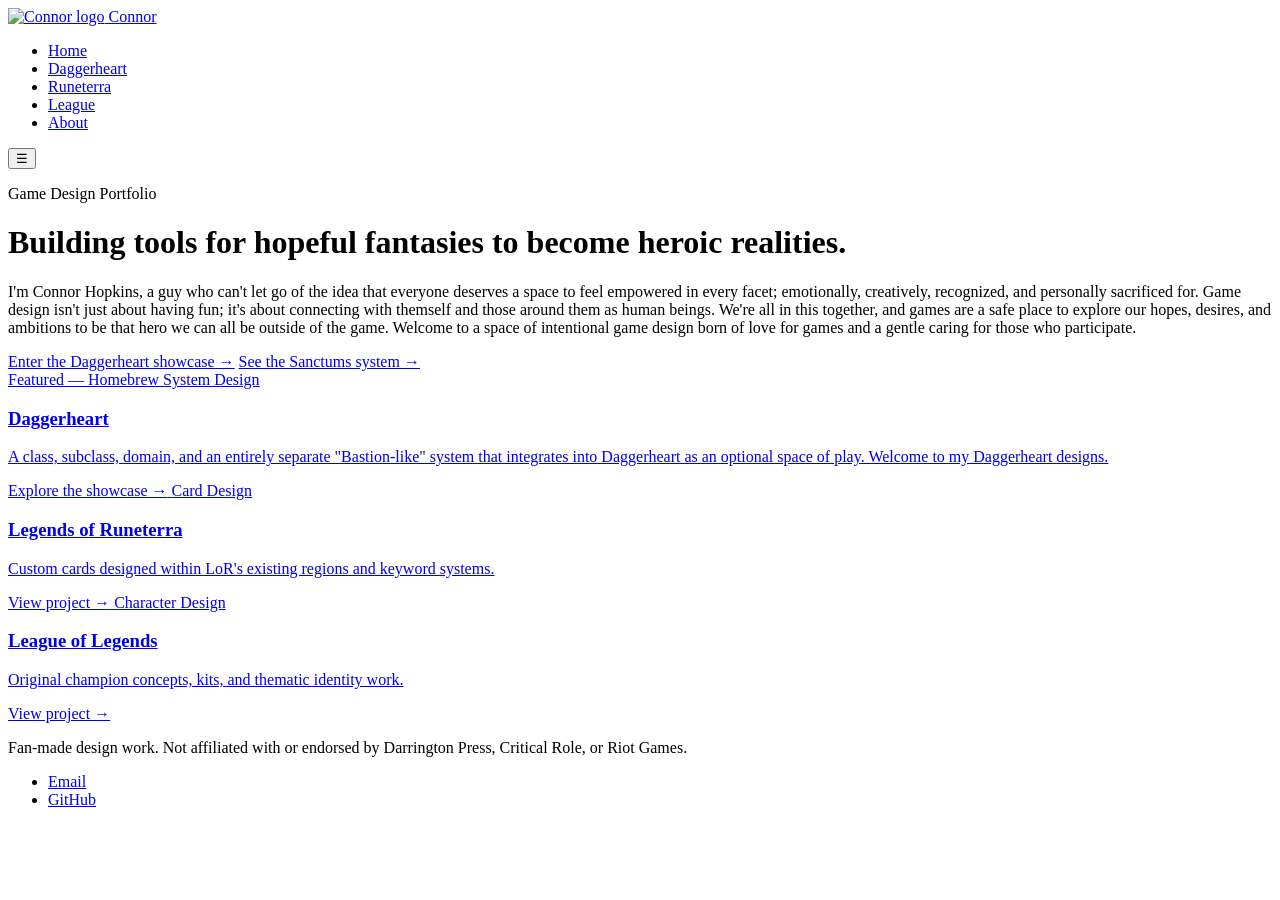
==== index.html @ f6d40802 "Moved index.html outside of the main folder." ====
<!DOCTYPE html>
<html lang="en">
<head>
<meta charset="UTF-8">
<meta name="viewport" content="width=device-width, initial-scale=1.0">
<title>Connor — Game Design Portfolio</title>
<meta name="description" content="Game design work centered on Daggerheart, including homebrew subclasses, domain cards, and the Sanctums downtime system.">
<link rel="preconnect" href="https://fonts.googleapis.com">
<link href="https://fonts.googleapis.com/css2?family=Fraunces:opsz,wght@9..144,400;9..144,500;9..144,600;9..144,700&family=Inter:wght@400;500;600;700&family=IBM+Plex+Mono:wght@400;500&display=swap" rel="stylesheet">
<link rel="stylesheet" href="css/styles.css">
<link rel="icon" type="image/svg+xml" href="favicon.svg">
</head>
<body>

<nav class="site-nav">
  <div class="wrap">
    <a href="index.html" class="brand">
      <img class="brand-mark" src="assets/logo.svg" alt="Connor logo">
      Connor
    </a>
    <ul class="nav-links">
      <li><a href="index.html" class="active">Home</a></li>
      <li><a href="daggerheart.html">Daggerheart</a></li>
      <li><a href="runeterra.html">Runeterra</a></li>
      <li><a href="leagueoflegends.html">League</a></li>
      <li><a href="about.html" class="active">About</a></li>
    </ul>
    <button class="nav-toggle" aria-label="Toggle navigation">☰</button>
  </div>
</nav>

<header class="hero wrap">
  <p class="hero-eyebrow">Game Design Portfolio</p>
  <h1>Building tools for hopeful fantasies to become heroic realities.</h1>
  <p class="lede">
    I'm Connor Hopkins, a guy who can't let go of the idea that everyone deserves a space to feel empowered in every facet; emotionally, creatively, recognized, and personally sacrificed for.
    Game design isn't just about having fun; it's about connecting with themself and those around them as human beings.
    We're all in this together, and games are a safe place to explore our hopes, desires, and ambitions to be that hero we can all be outside of the game.
    Welcome to a space of intentional game design born of love for games and a gentle caring for those who participate. 
  </p>
  <div class="hero-actions">
    <a href="daggerheart.html" class="btn btn-primary">Enter the Daggerheart showcase →</a>
    <a href="sanctums.html" class="btn btn-ghost">See the Sanctums system →</a>
  </div>
</header>

<main class="wrap">
  <div class="project-grid">

    <a href="daggerheart.html" class="project-card featured reveal">
      <span class="tag">Featured — Homebrew System Design</span>
      <h3>Daggerheart</h3>
      <p>
        A class, subclass, domain, and an entirely separate "Bastion-like" system that integrates into Daggerheart as an optional space of play. Welcome to my Daggerheart designs.
      </p>
      <span class="go">Explore the showcase →</span>
    </a>

    <a href="runeterra.html" class="project-card reveal">
      <span class="tag">Card Design</span>
      <h3>Legends of Runeterra</h3>
      <p>Custom cards designed within LoR's existing regions and keyword systems.</p>
      <span class="go">View project →</span>
    </a>

    <a href="leagueoflegends.html" class="project-card reveal">
      <span class="tag">Character Design</span>
      <h3>League of Legends</h3>
      <p>Original champion concepts, kits, and thematic identity work.</p>
      <span class="go">View project →</span>
    </a>

  </div>
</main>

<footer class="site-footer">
  <div class="wrap">
    <p>Fan-made design work. Not affiliated with or endorsed by Darrington Press, Critical Role, or Riot Games.</p>
    <ul class="footer-links">
      <li><a href="mailto:conhop30@gmail.com">Email</a></li>
      <li><a href="https://github.com/conhop30?tab=repositories">GitHub</a></li>
    </ul>
  </div>
</footer>

<script src="js/script.js"></script>
</body>
</html>
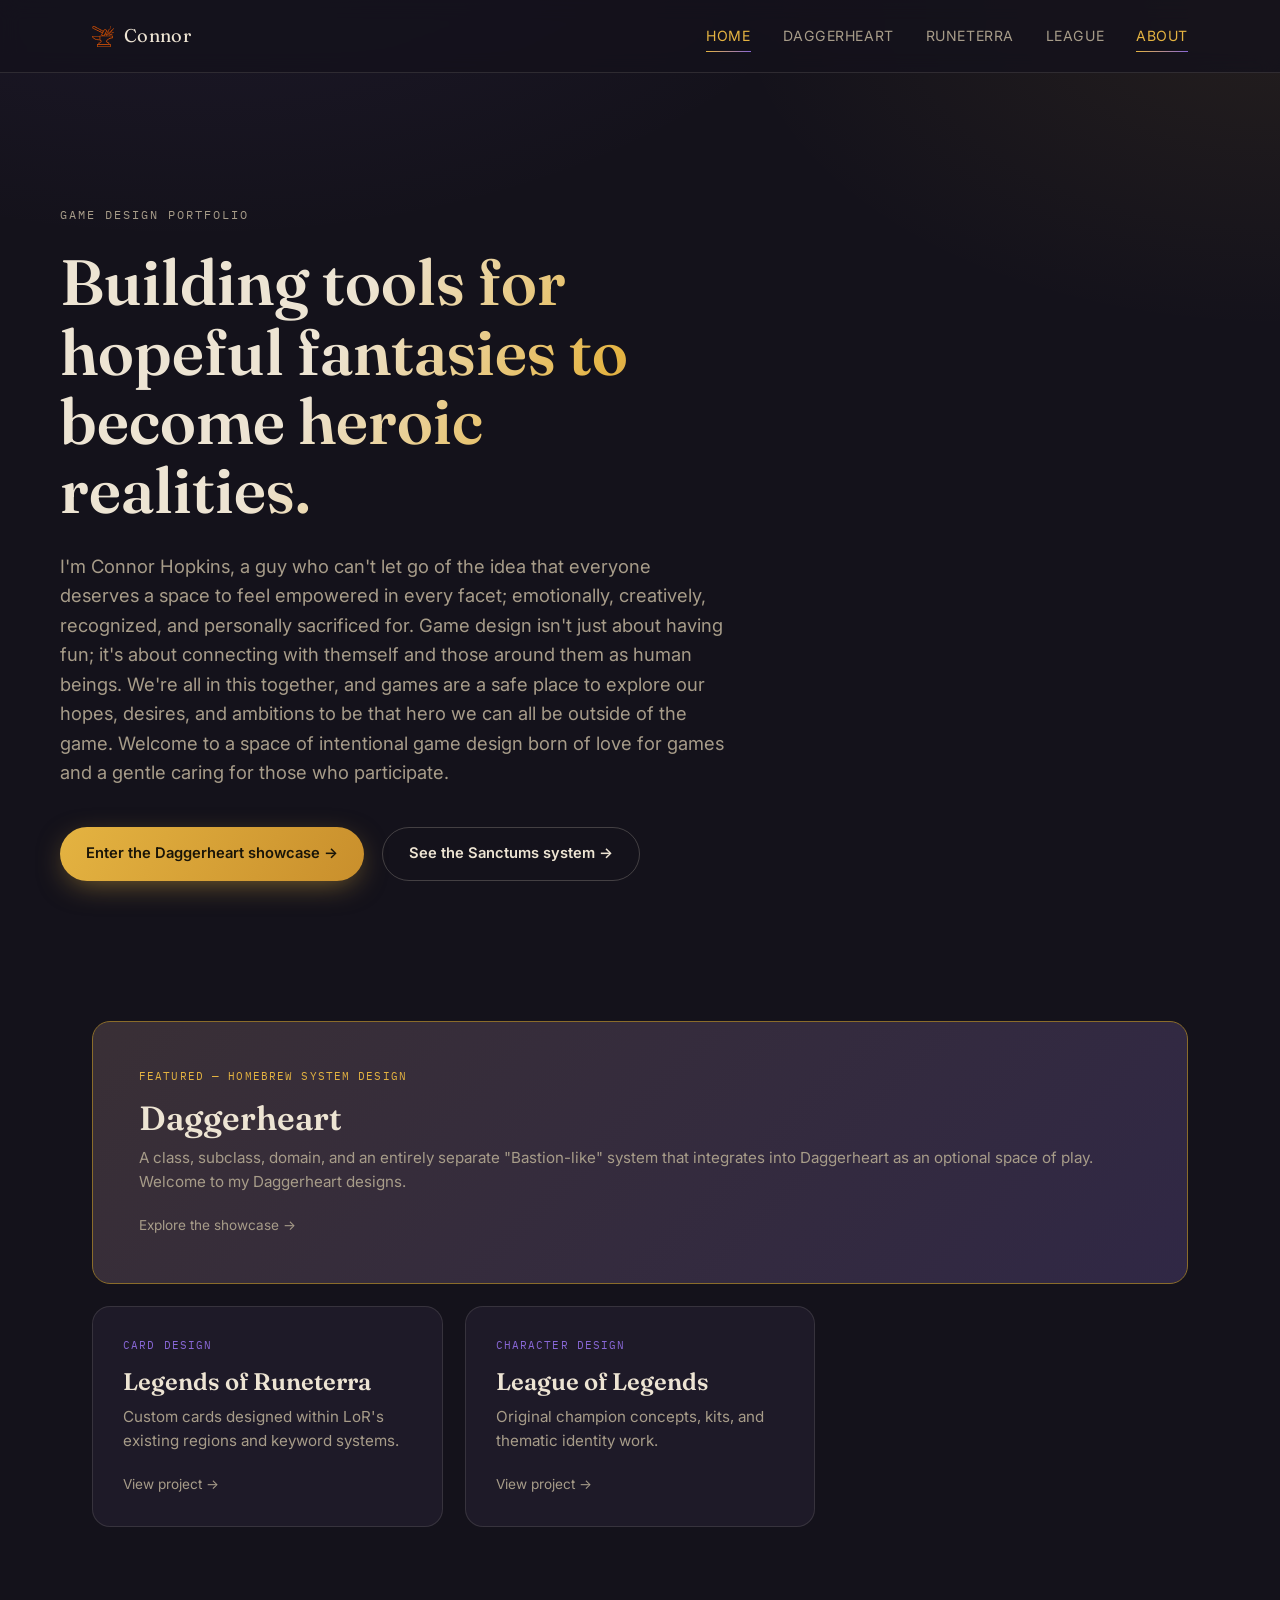
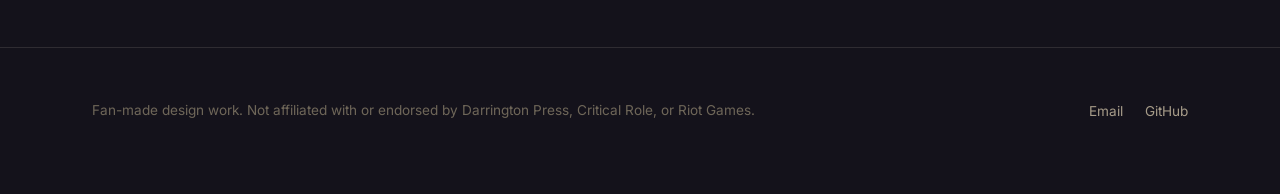
==== commit cb133081: "Adjusted hooks for the Summoner subclasses to fit with the original oneliners." ====
--- a/index.html
+++ b/index.html
@@ -36,7 +36,7 @@
     I'm Connor Hopkins, a guy who can't let go of the idea that everyone deserves a space to feel empowered in every facet; emotionally, creatively, recognized, and personally sacrificed for.
     Game design isn't just about having fun; it's about connecting with themself and those around them as human beings.
     We're all in this together, and games are a safe place to explore our hopes, desires, and ambitions to be that hero we can all be outside of the game.
-    Welcome to a space of intentional game design born of love for games and a gentle caring for those who participate. 
+    Welcome to a space of intentional game design born of love for games and a gentle caring for those who participate.
   </p>
   <div class="hero-actions">
     <a href="daggerheart.html" class="btn btn-primary">Enter the Daggerheart showcase →</a>
--- a/css/styles.css
+++ b/css/styles.css
@@ -0,0 +1,1634 @@
+/* =========================================================
+   DESIGN TOKENS
+   Palette drawn from Daggerheart's Hope/Fear duality:
+   warm gold (Hope) against deep violet (Fear), set into an
+   ink-dark page like a well-worn rulebook read by candlelight.
+   ========================================================= */
+:root {
+  --ink:            #14121b;
+  --ink-raised:     #1e1a28;
+  --ink-raised-2:   #262034;
+  --line:           rgba(237, 228, 211, 0.12);
+  --line-strong:    rgba(237, 228, 211, 0.22);
+
+  --hope:           #e4b341;
+  --hope-dim:       #8a6c2a;
+  --hope-soft:      rgba(228, 179, 65, 0.14);
+
+  --fear:           #8867d6;
+  --fear-dim:       #4b3a7a;
+  --fear-soft:      rgba(136, 103, 214, 0.16);
+
+  --parchment:      #ede4d3;
+  --parchment-dim:  #a79c89;
+  --parchment-faint:#6f6759;
+
+  /* Domain palette — adapted from Daggerheart's nine domains, tuned
+     for contrast against this site's dark background. Swap for exact
+     official values if you have them from the Card Creator. */
+  --domain-arcana:   #9b6fd9;
+  --domain-blade:    #c0483a;
+  --domain-bone:     #9a9078;
+  --domain-codex:    #3f7bb0;
+  --domain-grace:    #c1568f;
+  --domain-midnight: #3f4d82;
+  --domain-sage:     #5c9159;
+  --domain-splendor: #d99a2b;
+  --domain-valor:    #c67a3a;
+
+  --font-display: "Fraunces", "Iowan Old Style", serif;
+  --font-body:    "Inter", -apple-system, BlinkMacSystemFont, sans-serif;
+  --font-mono:    "IBM Plex Mono", ui-monospace, monospace;
+
+  --wrap: 1160px;
+  --radius-card: 18px;
+  --radius-sm: 8px;
+
+  --ease: cubic-bezier(0.22, 1, 0.36, 1);
+}
+
+* { box-sizing: border-box; }
+
+html { scroll-behavior: smooth; }
+
+@media (prefers-reduced-motion: reduce) {
+  html { scroll-behavior: auto; }
+  *, *::before, *::after {
+    animation-duration: 0.001ms !important;
+    animation-iteration-count: 1 !important;
+    transition-duration: 0.001ms !important;
+    scroll-behavior: auto !important;
+  }
+}
+
+body {
+  margin: 0;
+  background:
+    radial-gradient(1200px 700px at 15% -10%, rgba(136,103,214,0.10), transparent 60%),
+    radial-gradient(1000px 600px at 100% 0%, rgba(228,179,65,0.08), transparent 55%),
+    var(--ink);
+  color: var(--parchment);
+  font-family: var(--font-body);
+  font-size: 16px;
+  line-height: 1.6;
+  -webkit-font-smoothing: antialiased;
+}
+
+img { max-width: 100%; display: block; }
+a { color: inherit; }
+
+h1, h2, h3, h4 {
+  font-family: var(--font-display);
+  font-weight: 600;
+  line-height: 1.08;
+  margin: 0;
+  color: var(--parchment);
+}
+
+.wrap {
+  max-width: var(--wrap);
+  margin: 0 auto;
+  padding: 0 32px;
+}
+
+/* =========================================================
+   NAV
+   ========================================================= */
+.site-nav {
+  position: sticky;
+  top: 0;
+  z-index: 40;
+  background: rgba(20, 18, 27, 0.82);
+  backdrop-filter: blur(10px);
+  border-bottom: 1px solid var(--line);
+}
+
+.site-nav .wrap {
+  display: flex;
+  align-items: center;
+  justify-content: space-between;
+  height: 72px;
+}
+
+.brand {
+  font-family: var(--font-display);
+  font-size: 1.15rem;
+  letter-spacing: 0.02em;
+  text-decoration: none;
+  display: flex;
+  align-items: center;
+  gap: 10px;
+}
+
+.brand .brand-mark {
+  width: 22px;
+  height: 22px;
+  flex-shrink: 0;
+}
+
+.nav-links {
+  display: flex;
+  gap: 32px;
+  list-style: none;
+  margin: 0;
+  padding: 0;
+}
+
+.nav-links a {
+  text-decoration: none;
+  font-size: 0.88rem;
+  letter-spacing: 0.04em;
+  text-transform: uppercase;
+  color: var(--parchment-dim);
+  position: relative;
+  padding-bottom: 4px;
+  transition: color 0.25s var(--ease);
+}
+
+.nav-links a:hover,
+.nav-links a.active {
+  color: var(--hope);
+}
+
+.nav-links a.active::after {
+  content: "";
+  position: absolute;
+  left: 0; right: 0; bottom: -4px;
+  height: 1.5px;
+  background: linear-gradient(90deg, var(--hope), var(--fear));
+}
+
+.nav-toggle {
+  display: none;
+  background: none;
+  border: 1px solid var(--line-strong);
+  border-radius: var(--radius-sm);
+  color: var(--parchment);
+  width: 40px;
+  height: 40px;
+  cursor: pointer;
+}
+
+/* =========================================================
+   EYEBROWS / LABELS
+   ========================================================= */
+.eyebrow {
+  font-family: var(--font-mono);
+  font-size: 0.72rem;
+  letter-spacing: 0.14em;
+  text-transform: uppercase;
+  color: var(--hope);
+  display: inline-flex;
+  align-items: center;
+  gap: 10px;
+  margin-bottom: 14px;
+}
+
+.eyebrow.fear { color: var(--fear); }
+
+.eyebrow::before {
+  content: "";
+  width: 18px;
+  height: 1px;
+  background: currentColor;
+  opacity: 0.6;
+}
+
+/* =========================================================
+   DUALITY DIVIDER
+   ========================================================= */
+.duality-divider {
+  display: flex;
+  align-items: center;
+  justify-content: center;
+  gap: 14px;
+  margin: 96px 0;
+  opacity: 0.9;
+}
+
+.duality-divider .line {
+  height: 1px;
+  flex: 1;
+  max-width: 240px;
+}
+
+.duality-divider .line.hope-line {
+  background: linear-gradient(90deg, transparent, var(--hope-dim));
+}
+
+.duality-divider .line.fear-line {
+  background: linear-gradient(90deg, var(--fear-dim), transparent);
+}
+
+.duality-divider svg { width: 26px; height: 26px; }
+
+/* =========================================================
+   HERO
+   ========================================================= */
+.hero {
+  padding: 120px 0 80px;
+  position: relative;
+}
+
+.hero-eyebrow {
+  font-family: var(--font-mono);
+  font-size: 0.78rem;
+  letter-spacing: 0.16em;
+  text-transform: uppercase;
+  color: var(--parchment-dim);
+  margin-bottom: 22px;
+}
+
+.hero h1 {
+  font-size: clamp(2.6rem, 5vw, 4.4rem);
+  max-width: 16ch;
+  background: linear-gradient(120deg, var(--parchment) 40%, var(--hope) 75%, var(--fear) 100%);
+  -webkit-background-clip: text;
+  background-clip: text;
+  color: transparent;
+}
+
+.hero p.lede {
+  margin-top: 28px;
+  max-width: 56ch;
+  font-size: 1.15rem;
+  color: var(--parchment-dim);
+}
+
+.hero-actions {
+  margin-top: 40px;
+  display: flex;
+  gap: 18px;
+  flex-wrap: wrap;
+}
+
+.btn {
+  display: inline-flex;
+  align-items: center;
+  gap: 10px;
+  padding: 14px 26px;
+  border-radius: 999px;
+  font-size: 0.92rem;
+  font-weight: 600;
+  text-decoration: none;
+  transition: transform 0.25s var(--ease), box-shadow 0.25s var(--ease);
+}
+
+.btn-primary {
+  background: linear-gradient(120deg, var(--hope), #c98f2c);
+  color: #1a1508;
+  box-shadow: 0 8px 30px -8px rgba(228,179,65,0.55);
+}
+
+.btn-primary:hover { transform: translateY(-2px); }
+
+.btn-ghost {
+  border: 1px solid var(--line-strong);
+  color: var(--parchment);
+}
+
+.btn-ghost:hover { border-color: var(--fear); color: var(--fear); }
+
+/* =========================================================
+   PROJECT CARDS (home page)
+   ========================================================= */
+.project-grid {
+  display: grid;
+  grid-template-columns: repeat(3, 1fr);
+  gap: 22px;
+  margin: 60px 0 120px;
+}
+
+.project-card {
+  background: var(--ink-raised);
+  border: 1px solid var(--line);
+  border-radius: var(--radius-card);
+  padding: 30px;
+  text-decoration: none;
+  position: relative;
+  overflow: hidden;
+  transition: border-color 0.3s var(--ease), transform 0.3s var(--ease);
+}
+
+.project-card:hover {
+  transform: translateY(-4px);
+  border-color: var(--line-strong);
+}
+
+.project-card.featured {
+  grid-column: span 3;
+  padding: 46px;
+  background:
+    linear-gradient(135deg, rgba(228,179,65,0.10), rgba(136,103,214,0.10)),
+    var(--ink-raised-2);
+  border-color: var(--hope-dim);
+}
+
+.project-card .tag {
+  font-family: var(--font-mono);
+  font-size: 0.7rem;
+  letter-spacing: 0.1em;
+  text-transform: uppercase;
+  color: var(--fear);
+  margin-bottom: 14px;
+  display: block;
+}
+
+.project-card.featured .tag { color: var(--hope); }
+
+.project-card h3 {
+  font-size: 1.5rem;
+  margin-bottom: 10px;
+}
+
+.project-card.featured h3 { font-size: 2.1rem; }
+
+.project-card p {
+  color: var(--parchment-dim);
+  font-size: 0.95rem;
+  margin: 0;
+}
+
+.project-card .go {
+  margin-top: 20px;
+  font-size: 0.85rem;
+  color: var(--parchment-dim);
+  display: inline-flex;
+  align-items: center;
+  gap: 6px;
+}
+
+.project-card:hover .go { color: var(--hope); }
+
+/* =========================================================
+   TWO-COLUMN SHOWCASE SECTIONS
+   ========================================================= */
+.showcase {
+  display: grid;
+  grid-template-columns: 1fr 1fr;
+  gap: 64px;
+  align-items: center;
+  padding: 20px 0;
+}
+
+.showcase.reverse .showcase-text { order: 2; }
+.showcase.reverse .showcase-example { order: 1; }
+
+.showcase.solo {
+  grid-template-columns: 1fr;
+}
+
+.showcase.solo .showcase-text {
+  max-width: 640px;
+}
+
+.showcase-text h2 {
+  font-size: clamp(1.8rem, 3vw, 2.5rem);
+}
+
+.showcase-oneliner {
+  font-family: var(--font-display);
+  font-style: italic;
+  font-size: 1.15rem;
+  color: var(--hope);
+  margin-top: 12px;
+}
+
+.showcase-body {
+  margin-top: 22px;
+  color: var(--parchment-dim);
+  font-size: 1rem;
+  max-width: 46ch;
+}
+
+.showcase-body p + p { margin-top: 14px; }
+
+.fit-note {
+  margin-top: 24px;
+  padding: 16px 18px;
+  border-left: 2px solid var(--fear);
+  background: var(--fear-soft);
+  border-radius: 0 var(--radius-sm) var(--radius-sm) 0;
+  font-size: 0.9rem;
+  color: var(--parchment-dim);
+}
+
+.fit-note strong {
+  color: var(--fear);
+  font-family: var(--font-mono);
+  font-size: 0.75rem;
+  letter-spacing: 0.08em;
+  text-transform: uppercase;
+  display: block;
+  margin-bottom: 6px;
+}
+
+.showcase-example {
+  display: flex;
+  justify-content: center;
+}
+
+/* =========================================================
+   DOMAIN CARD MOCKUP
+   ========================================================= */
+.domain-card {
+  width: 300px;
+  border-radius: 20px;
+  overflow: hidden;
+  background: var(--ink-raised-2);
+  border: 1px solid var(--line-strong);
+  box-shadow: 0 30px 60px -20px rgba(0,0,0,0.6);
+  transition: transform 0.4s var(--ease);
+}
+
+.domain-card:hover { transform: rotate(-1.5deg) translateY(-4px); }
+
+.domain-card-header {
+  padding: 20px 56px 14px;
+  background: linear-gradient(135deg, var(--domain-color, var(--fear)), transparent 140%);
+  position: relative;
+}
+
+.domain-card-domain {
+  font-family: var(--font-mono);
+  font-size: 0.68rem;
+  letter-spacing: 0.1em;
+  text-transform: uppercase;
+  color: rgba(237,228,211,0.85);
+}
+
+.domain-card-name {
+  font-family: var(--font-display);
+  font-size: 1.35rem;
+  margin-top: 6px;
+  color: var(--parchment);
+}
+
+.domain-card-badge {
+  position: absolute;
+  top: 14px;
+  width: 34px; height: 34px;
+  display: flex; align-items: center; justify-content: center;
+  font-family: var(--font-mono);
+  font-size: 0.85rem;
+  background: rgba(20,18,27,0.62);
+  backdrop-filter: blur(2px);
+}
+
+.domain-card-badge .badge-label {
+  position: absolute;
+  top: 100%;
+  left: 50%;
+  transform: translateX(-50%);
+  margin-top: 4px;
+  font-size: 0.55rem;
+  letter-spacing: 0.06em;
+  color: rgba(237,228,211,0.55);
+  white-space: nowrap;
+}
+
+.domain-card-level {
+  left: 14px;
+  border-radius: 50%;
+  border: 1.5px solid var(--hope);
+}
+
+.domain-card-cost {
+  right: 14px;
+  clip-path: polygon(50% 0%, 100% 25%, 100% 75%, 50% 100%, 0% 75%, 0% 25%);
+  border: 1.5px solid var(--fear);
+}
+
+.domain-card-body {
+  padding: 24px 20px 20px;
+}
+
+.domain-card-type {
+  font-family: var(--font-mono);
+  font-size: 0.68rem;
+  letter-spacing: 0.08em;
+  text-transform: uppercase;
+  color: var(--parchment-faint);
+  margin-bottom: 10px;
+}
+
+.domain-card-text {
+  font-size: 0.9rem;
+  color: var(--parchment-dim);
+  line-height: 1.55;
+}
+
+/* =========================================================
+   SANCTUM CARD
+   ========================================================= */
+.sanctum-card {
+  width: 320px;
+  border-radius: 20px;
+  overflow: hidden;
+  background: var(--ink-raised-2);
+  border: 1px solid var(--line-strong);
+  box-shadow: 0 30px 60px -20px rgba(0,0,0,0.6);
+  transition: opacity 0.3s var(--ease), transform 0.3s var(--ease);
+}
+
+.sanctum-card-header {
+  padding: 22px 20px 18px;
+  background: linear-gradient(135deg, var(--domain-color, var(--fear)), transparent 150%);
+  border-bottom: 1px solid var(--line);
+}
+
+.sanctum-card-domain {
+  font-family: var(--font-mono);
+  font-size: 0.68rem;
+  letter-spacing: 0.12em;
+  text-transform: uppercase;
+  color: rgba(237,228,211,0.85);
+}
+
+.sanctum-card-name {
+  font-family: var(--font-display);
+  font-size: 1.5rem;
+  margin-top: 8px;
+  color: var(--parchment);
+}
+
+.sanctum-card-features {
+  display: flex;
+  flex-direction: column;
+}
+
+.sanctum-feature {
+  padding: 18px 20px;
+  border-bottom: 1px solid var(--line);
+}
+
+.sanctum-feature:last-child { border-bottom: none; }
+
+.sanctum-feature-label {
+  font-family: var(--font-mono);
+  font-size: 0.66rem;
+  letter-spacing: 0.1em;
+  text-transform: uppercase;
+  color: var(--hope);
+  margin-bottom: 6px;
+}
+
+.sanctum-feature.is-boon .sanctum-feature-label { color: var(--fear); }
+
+.sanctum-feature-name {
+  font-family: var(--font-display);
+  font-size: 1rem;
+  margin-bottom: 6px;
+  color: var(--parchment);
+}
+
+.sanctum-feature-desc {
+  font-size: 0.87rem;
+  color: var(--parchment-dim);
+  line-height: 1.5;
+}
+
+/* =========================================================
+   DOMAIN TAB STRIP (vertical, Sanctums page)
+   ========================================================= */
+.sanctum-spotlight {
+  display: flex;
+  flex-direction: row;
+  align-items: flex-start;
+  justify-content: center;
+  gap: 14px;
+}
+
+.sanctum-spotlight-stack {
+  display: flex;
+  flex-direction: column;
+  align-items: center;
+  gap: 22px;
+}
+
+.domain-tabs {
+  display: flex;
+  flex-direction: column;
+  gap: 5px;
+  flex-shrink: 0;
+  width: 128px;
+}
+
+.domain-tab {
+  width: 100%;
+  justify-content: flex-start;
+  padding: 8px 12px;
+  border-radius: var(--radius-sm);
+  border: 1px solid var(--line-strong);
+  background: transparent;
+  color: var(--parchment-dim);
+  font-family: var(--font-mono);
+  font-size: 0.72rem;
+  letter-spacing: 0.02em;
+  cursor: pointer;
+  display: flex;
+  align-items: center;
+  gap: 8px;
+  transition: border-color 0.2s var(--ease), color 0.2s var(--ease), background 0.2s var(--ease);
+}
+
+.domain-tab .dot {
+  width: 8px; height: 8px;
+  border-radius: 50%;
+  background: var(--tab-color, var(--fear));
+  flex-shrink: 0;
+}
+
+.domain-tab:hover {
+  border-color: var(--line-strong);
+  color: var(--parchment);
+}
+
+.domain-tab.active {
+  color: var(--parchment);
+  border-color: var(--tab-color, var(--hope));
+  background: color-mix(in srgb, var(--tab-color, var(--hope)) 16%, transparent);
+}
+
+.gallery-toggle-btn {
+  display: inline-flex;
+  align-items: center;
+  gap: 8px;
+  padding: 10px 20px;
+  border-radius: 999px;
+  border: 1px solid var(--line-strong);
+  background: transparent;
+  color: var(--parchment-dim);
+  font-family: var(--font-mono);
+  font-size: 0.76rem;
+  letter-spacing: 0.05em;
+  text-transform: uppercase;
+  cursor: pointer;
+  transition: border-color 0.2s var(--ease), color 0.2s var(--ease);
+}
+
+.gallery-toggle-btn:hover {
+  border-color: var(--hope);
+  color: var(--hope);
+}
+
+.gallery-toggle-btn .chevron {
+  transition: transform 0.3s var(--ease);
+}
+
+.gallery-toggle-btn.open .chevron {
+  transform: rotate(180deg);
+}
+
+/* =========================================================
+   SANCTUM GALLERY (full grid, toggled)
+   ========================================================= */
+.sanctum-gallery {
+  display: grid;
+  grid-template-columns: repeat(auto-fill, minmax(240px, 1fr));
+  gap: 20px;
+  max-height: 0;
+  overflow: hidden;
+  opacity: 0;
+  transition: max-height 0.5s var(--ease), opacity 0.4s var(--ease), margin 0.5s var(--ease);
+  margin-top: 0;
+}
+
+.sanctum-gallery.open {
+  max-height: 2000px;
+  opacity: 1;
+  margin-top: 48px;
+}
+
+.sanctum-gallery .sanctum-card {
+  width: 100%;
+  cursor: pointer;
+}
+
+.sanctum-gallery .sanctum-card:hover {
+  transform: translateY(-4px);
+  border-color: var(--line-strong);
+}
+
+.sanctum-gallery .sanctum-card.is-active {
+  border-color: var(--hope);
+}
+
+/* =========================================================
+   STEP GRID
+   ========================================================= */
+.step-section {
+  padding: 70px 0 20px;
+}
+
+.step-section-head {
+  max-width: 62ch;
+  margin-bottom: 36px;
+}
+
+.step-section-head h2 {
+  font-size: clamp(1.7rem, 3vw, 2.2rem);
+}
+
+.step-section-head p {
+  margin-top: 14px;
+  color: var(--parchment-dim);
+}
+
+.step-grid {
+  display: grid;
+  grid-template-columns: repeat(3, 1fr);
+  gap: 20px;
+}
+
+.step-tile-wide {
+  margin-top: 20px;
+}
+
+.step-tile {
+  position: relative;
+  background: var(--ink-raised);
+  border: 1px solid var(--line);
+  border-radius: var(--radius-card);
+  padding: 30px 28px;
+  overflow: hidden;
+}
+
+.step-tile .step-number {
+  position: absolute;
+  top: 6px;
+  right: 18px;
+  font-family: var(--font-display);
+  font-size: 3.4rem;
+  color: var(--hope-dim);
+  opacity: 0.3;
+  line-height: 1;
+  pointer-events: none;
+}
+
+.step-tile .step-label {
+  font-family: var(--font-mono);
+  font-size: 0.7rem;
+  letter-spacing: 0.12em;
+  text-transform: uppercase;
+  color: var(--fear);
+  position: relative;
+  margin-bottom: 10px;
+}
+
+.step-tile h3 {
+  font-size: 1.25rem;
+  position: relative;
+  margin-bottom: 10px;
+  max-width: 85%;
+}
+
+.step-tile p {
+  font-size: 0.9rem;
+  color: var(--parchment-dim);
+  position: relative;
+}
+
+.step-tile p + p {
+  margin-top: 12px;
+}
+
+.step-tile .step-list {
+  position: relative;
+  margin: 12px 0;
+  padding-left: 20px;
+  font-size: 0.9rem;
+  color: var(--parchment-dim);
+}
+
+.step-tile .step-list li {
+  margin-bottom: 6px;
+  line-height: 1.5;
+}
+
+.step-tile em {
+  color: var(--fear);
+  font-style: italic;
+}
+
+@media (max-width: 860px) {
+  .step-grid { grid-template-columns: 1fr 1fr; }
+}
+
+@media (max-width: 640px) {
+  .step-grid { grid-template-columns: 1fr; }
+}
+
+/* =========================================================
+   ADVERSARY STAT BLOCK
+   ========================================================= */
+.statblock {
+  width: 340px;
+  background: var(--ink-raised-2);
+  border: 1px solid var(--line-strong);
+  border-radius: var(--radius-card);
+  overflow: hidden;
+  box-shadow: 0 30px 60px -20px rgba(0,0,0,0.6);
+}
+
+.statblock-header {
+  padding: 18px 20px 14px;
+  border-bottom: 1px solid var(--line);
+}
+
+.statblock-tier {
+  font-family: var(--font-mono);
+  font-size: 0.7rem;
+  letter-spacing: 0.1em;
+  text-transform: uppercase;
+  color: var(--fear);
+}
+
+.statblock-name {
+  font-family: var(--font-display);
+  font-size: 1.4rem;
+  margin-top: 4px;
+  color: var(--parchment);
+}
+
+.statblock-motives {
+  padding: 14px 20px;
+  border-bottom: 1px solid var(--line);
+  font-size: 0.85rem;
+  font-style: italic;
+  color: var(--parchment-dim);
+}
+
+.statblock-stats {
+  display: flex;
+  flex-wrap: wrap;
+  gap: 16px;
+  padding: 14px 20px;
+  border-bottom: 1px solid var(--line);
+}
+
+.stat-item {
+  display: flex;
+  flex-direction: column;
+  gap: 2px;
+}
+
+.stat-label {
+  font-family: var(--font-mono);
+  font-size: 0.6rem;
+  letter-spacing: 0.06em;
+  text-transform: uppercase;
+  color: var(--parchment-faint);
+}
+
+.stat-value {
+  font-family: var(--font-mono);
+  font-size: 0.95rem;
+  font-weight: 600;
+  color: var(--hope);
+}
+
+.statblock-attack {
+  padding: 12px 20px;
+  border-bottom: 1px solid var(--line);
+  font-size: 0.85rem;
+  color: var(--parchment-dim);
+}
+
+.statblock-attack strong {
+  color: var(--parchment);
+}
+
+.statblock-feature {
+  padding: 12px 20px;
+  border-bottom: 1px solid var(--line);
+}
+
+.statblock-feature:last-child {
+  border-bottom: none;
+}
+
+.feature-type-tag {
+  display: inline-block;
+  font-family: var(--font-mono);
+  font-size: 0.6rem;
+  letter-spacing: 0.06em;
+  text-transform: uppercase;
+  padding: 2px 9px;
+  border-radius: 999px;
+  border: 1px solid var(--line-strong);
+  color: var(--parchment-dim);
+  margin-right: 8px;
+}
+
+.feature-type-tag.passive { color: var(--fear); border-color: var(--fear-dim); }
+.feature-type-tag.action { color: var(--hope); border-color: var(--hope-dim); }
+.feature-type-tag.reaction { color: var(--parchment); border-color: var(--line-strong); }
+
+.statblock-feature-name {
+  font-family: var(--font-display);
+  font-weight: 600;
+  color: var(--parchment);
+}
+
+.statblock-feature-desc {
+  font-size: 0.85rem;
+  color: var(--parchment-dim);
+  margin-top: 6px;
+  line-height: 1.5;
+}
+
+/* =========================================================
+   COLOSSUS BLOCK
+   ========================================================= */
+.colossus-block {
+  width: 100%;
+  background: var(--ink-raised-2);
+  border: 1px solid var(--line-strong);
+  border-radius: var(--radius-card);
+  overflow: hidden;
+  box-shadow: 0 30px 60px -20px rgba(0,0,0,0.6);
+  margin-top: 40px;
+}
+
+.colossus-header {
+  padding: 26px 28px 18px;
+  border-bottom: 1px solid var(--line);
+}
+
+.colossus-tier {
+  font-family: var(--font-mono);
+  font-size: 0.72rem;
+  letter-spacing: 0.1em;
+  text-transform: uppercase;
+  color: var(--fear);
+}
+
+.colossus-name {
+  font-family: var(--font-display);
+  font-size: 1.7rem;
+  margin-top: 6px;
+  color: var(--parchment);
+}
+
+.colossus-desc {
+  margin-top: 10px;
+  font-size: 0.92rem;
+  color: var(--parchment-dim);
+}
+
+.colossus-motives {
+  margin-top: 10px;
+  font-size: 0.88rem;
+  font-style: italic;
+  color: var(--parchment-dim);
+}
+
+.colossus-meta {
+  display: grid;
+  grid-template-columns: repeat(auto-fit, minmax(180px, 1fr));
+  gap: 14px 28px;
+  padding: 18px 28px;
+  border-bottom: 1px solid var(--line);
+}
+
+.meta-item .stat-label { margin-bottom: 2px; }
+
+.meta-item .meta-value {
+  font-size: 0.85rem;
+  color: var(--parchment);
+}
+
+.colossus-topstats {
+  display: flex;
+  flex-wrap: wrap;
+  gap: 16px;
+  padding: 16px 28px;
+  border-bottom: 1px solid var(--line);
+}
+
+.colossus-experience {
+  padding: 14px 28px;
+  border-bottom: 1px solid var(--line);
+  font-size: 0.85rem;
+  color: var(--parchment-dim);
+}
+
+.colossus-experience strong {
+  color: var(--parchment);
+  font-family: var(--font-mono);
+  font-size: 0.62rem;
+  letter-spacing: 0.08em;
+  text-transform: uppercase;
+  display: block;
+  margin-bottom: 6px;
+}
+
+.colossus-segments {
+  padding: 24px 28px 28px;
+  display: grid;
+  grid-template-columns: repeat(auto-fit, minmax(280px, 1fr));
+  gap: 20px;
+}
+
+.segment-card {
+  background: var(--ink-raised);
+  border: 1px solid var(--line);
+  border-radius: var(--radius-sm);
+  overflow: hidden;
+}
+
+.segment-header {
+  padding: 14px 18px 10px;
+  border-bottom: 1px solid var(--line);
+}
+
+.segment-name {
+  font-family: var(--font-display);
+  font-weight: 600;
+  font-size: 1.05rem;
+  color: var(--parchment);
+}
+
+.segment-adjacent {
+  font-family: var(--font-mono);
+  font-size: 0.65rem;
+  letter-spacing: 0.03em;
+  color: var(--parchment-faint);
+  margin-top: 4px;
+}
+
+.segment-stats {
+  display: flex;
+  flex-wrap: wrap;
+  gap: 14px;
+  padding: 12px 18px;
+  border-bottom: 1px solid var(--line);
+}
+
+.segment-attack {
+  padding: 10px 18px;
+  border-bottom: 1px solid var(--line);
+  font-size: 0.82rem;
+  color: var(--parchment-dim);
+}
+
+.segment-attack strong {
+  color: var(--parchment);
+}
+
+@media (max-width: 640px) {
+  .colossus-segments { grid-template-columns: 1fr; }
+}
+
+.feature-stack {
+  margin-top: 22px;
+  border-radius: var(--radius-card);
+  overflow: hidden;
+  border: 1px solid var(--line);
+  background: var(--ink-raised);
+}
+
+.feature-row {
+  padding: 18px 22px;
+  border-bottom: 1px solid var(--line);
+}
+
+.feature-row:last-child { border-bottom: none; }
+
+.feature-tier {
+  font-family: var(--font-mono);
+  font-size: 0.68rem;
+  letter-spacing: 0.1em;
+  text-transform: uppercase;
+  color: var(--hope);
+  margin-bottom: 6px;
+}
+
+.feature-row.tier-fear .feature-tier { color: var(--fear); }
+
+.feature-name {
+  font-family: var(--font-display);
+  font-size: 1.05rem;
+  margin-bottom: 6px;
+}
+
+.feature-desc {
+  font-size: 0.88rem;
+  color: var(--parchment-dim);
+}
+
+.feature-row ul {
+  margin: 8px 0 12px;
+  padding-left: 20px;
+  font-size: 0.88rem;
+  color: var(--parchment-dim);
+}
+
+.feature-row ul li {
+  margin-bottom: 6px;
+  line-height: 1.5;
+}
+
+.feature-row ul li::marker {
+  color: var(--hope-dim);
+}
+
+.domain-pills {
+  display: flex;
+  gap: 8px;
+  margin-top: 18px;
+  flex-wrap: wrap;
+}
+
+.domain-pill {
+  font-family: var(--font-mono);
+  font-size: 0.72rem;
+  letter-spacing: 0.04em;
+  padding: 6px 14px;
+  border-radius: 999px;
+  border: 1px solid var(--line-strong);
+  color: var(--parchment-dim);
+}
+
+/* =========================================================
+   HORIZONTAL TAB STRIP — shared by the Classes cluster
+   selector and the Domain gallery quick-nav.
+   ========================================================= */
+.tab-strip-h {
+  display: flex;
+  gap: 10px;
+  flex-wrap: wrap;
+  margin: 30px 0 50px;
+}
+
+.tab-strip-h .tab-btn {
+  padding: 10px 22px;
+  border-radius: 999px;
+  border: 1px solid var(--line-strong);
+  background: transparent;
+  color: var(--parchment-dim);
+  font-family: var(--font-mono);
+  font-size: 0.82rem;
+  letter-spacing: 0.03em;
+  cursor: pointer;
+  transition: border-color 0.2s var(--ease), color 0.2s var(--ease), background 0.2s var(--ease);
+}
+
+.tab-strip-h .tab-btn:hover {
+  color: var(--parchment);
+  border-color: var(--line-strong);
+}
+
+.tab-strip-h .tab-btn.active {
+  color: var(--parchment);
+  border-color: var(--hope);
+  background: var(--hope-soft);
+}
+
+.domain-card-gallery {
+  display: grid;
+  grid-template-columns: repeat(auto-fill, minmax(280px, 1fr));
+  gap: 24px;
+  margin-top: 44px;
+}
+
+/* =========================================================
+   CLASS PAGE-SPREAD
+   Modeled on Daggerheart's actual book layout: a dark left
+   column for the Class (background blended from its two
+   domain colors, white text), and a white right column for
+   the active Subclass (gold headers, black body text) with
+   its own small switcher that only re-renders that side.
+   ========================================================= */
+.class-spread {
+  display: grid;
+  grid-template-columns: 1fr 1fr;
+  border-radius: var(--radius-card);
+  overflow: hidden;
+  box-shadow: 0 30px 70px -24px rgba(0,0,0,0.6);
+}
+
+.spread-left {
+  padding: 44px 40px;
+  color: #ffffff;
+}
+
+.spread-title {
+  font-family: var(--font-display);
+  font-weight: 400;
+  font-size: 2.6rem;
+  letter-spacing: 3px;
+  color: #ffffff;
+  margin-bottom: 18px;
+}
+
+.spread-desc {
+  font-size: 0.92rem;
+  line-height: 1.6;
+  color: rgba(255,255,255,0.9);
+  margin-bottom: 24px;
+}
+
+.spread-stat {
+  margin-bottom: 14px;
+}
+
+.spread-stat-label {
+  font-family: var(--font-mono);
+  font-size: 0.68rem;
+  letter-spacing: 0.08em;
+  text-transform: uppercase;
+  font-weight: 700;
+  color: #ffffff;
+  margin-bottom: 3px;
+}
+
+.spread-stat-value {
+  font-size: 0.9rem;
+  color: rgba(255,255,255,0.92);
+}
+
+.spread-stat-value i {
+  font-style: italic;
+  color: #ffffff;
+}
+
+.spread-features-header {
+  font-family: var(--font-mono);
+  font-size: 0.72rem;
+  letter-spacing: 0.08em;
+  text-transform: uppercase;
+  font-weight: 700;
+  color: #ffffff;
+  border-top: 1px solid rgba(255,255,255,0.3);
+  padding-top: 14px;
+  margin: 20px 0 10px;
+}
+
+.spread-feature-name {
+  font-weight: 700;
+  font-size: 0.9rem;
+  margin-bottom: 3px;
+}
+
+.spread-feature-desc {
+  font-size: 0.86rem;
+  color: rgba(255,255,255,0.88);
+  line-height: 1.55;
+  margin-bottom: 12px;
+}
+
+.spread-left ul {
+  margin: 6px 0 12px;
+  padding-left: 20px;
+  font-size: 0.86rem;
+  color: rgba(255,255,255,0.88);
+}
+
+.spread-left ul li {
+  margin-bottom: 4px;
+  line-height: 1.5;
+}
+
+.spread-right {
+  padding: 44px 40px;
+  background: #ffffff;
+  color: #1e1a15;
+}
+
+.spread-subclass-tabs {
+  display: flex;
+  gap: 6px;
+  flex-wrap: wrap;
+  margin-bottom: 22px;
+}
+
+.spread-sub-tab {
+  padding: 6px 14px;
+  border-radius: 999px;
+  border: 1px solid var(--hope-dim);
+  background: transparent;
+  color: #6b5a42;
+  font-family: var(--font-mono);
+  font-size: 0.72rem;
+  cursor: pointer;
+  transition: background 0.2s var(--ease), color 0.2s var(--ease);
+}
+
+.spread-sub-tab.active {
+  background: var(--hope-dim);
+  color: #ffffff;
+  font-weight: 700;
+}
+
+.spread-sub-tab:hover:not(.active) {
+  background: rgba(138,108,42,0.12);
+}
+
+.spread-subclass-header {
+  font-family: var(--font-mono);
+  font-size: 0.95rem;
+  font-weight: 700;
+  letter-spacing: 0.04em;
+  text-transform: uppercase;
+  color: var(--hope-dim);
+  margin-bottom: 6px;
+}
+
+.spread-subclass-chooser {
+  font-style: italic;
+  font-size: 0.88rem;
+  color: #4a4032;
+  margin-bottom: 20px;
+}
+
+.spread-subclass-banner {
+  display: inline-block;
+  background: #f0e6cf;
+  color: #1e1a15;
+  font-weight: 700;
+  font-size: 0.92rem;
+  letter-spacing: 0.03em;
+  text-transform: uppercase;
+  padding: 8px 18px;
+  border-radius: 3px;
+  margin-bottom: 10px;
+}
+
+.spread-subclass-hook {
+  font-style: italic;
+  font-size: 0.88rem;
+  color: #4a4032;
+  margin-bottom: 22px;
+}
+
+.spread-tier-header {
+  font-family: var(--font-mono);
+  font-size: 0.72rem;
+  letter-spacing: 0.08em;
+  text-transform: uppercase;
+  font-weight: 700;
+  color: var(--hope-dim);
+  display: flex;
+  align-items: center;
+  gap: 8px;
+  margin: 18px 0 10px;
+}
+
+.spread-tier-header .tier-bullet {
+  width: 8px;
+  height: 8px;
+  background: var(--hope-dim);
+  flex-shrink: 0;
+}
+
+.spread-feature-inline {
+  font-size: 0.88rem;
+  line-height: 1.6;
+  color: #1e1a15;
+  margin-bottom: 10px;
+}
+
+.spread-feature-inline i {
+  font-weight: 700;
+  font-style: italic;
+}
+
+.spread-inline-list {
+  margin: -4px 0 12px;
+  padding-left: 20px;
+  font-size: 0.86rem;
+  color: #1e1a15;
+}
+
+.spread-inline-list li {
+  margin-bottom: 4px;
+  line-height: 1.5;
+}
+
+@media (max-width: 860px) {
+  .class-spread { grid-template-columns: 1fr; }
+}
+
+/* =========================================================
+   SANCTUMS INTRO / OVERVIEW BLOCK
+   ========================================================= */
+.system-intro {
+  padding: 60px 0 20px;
+  max-width: 74ch;
+}
+
+.system-intro .eyebrow { margin-bottom: 20px; }
+
+.system-intro h1 {
+  font-size: clamp(2.2rem, 4vw, 3.2rem);
+}
+
+.system-intro .lede {
+  margin-top: 22px;
+  font-size: 1.1rem;
+  color: var(--parchment-dim);
+}
+
+.compare-strip {
+  margin-top: 34px;
+  display: flex;
+  gap: 16px;
+  padding: 18px 20px;
+  background: var(--ink-raised);
+  border: 1px solid var(--line);
+  border-radius: var(--radius-sm);
+  font-size: 0.88rem;
+  color: var(--parchment-dim);
+  align-items: baseline;
+}
+
+.compare-strip strong { color: var(--parchment); }
+
+/* =========================================================
+   FOOTER
+   ========================================================= */
+.site-footer {
+  border-top: 1px solid var(--line);
+  padding: 50px 0 70px;
+  margin-top: 100px;
+}
+
+.site-footer .wrap {
+  display: flex;
+  justify-content: space-between;
+  align-items: center;
+  flex-wrap: wrap;
+  gap: 16px;
+}
+
+.site-footer p {
+  color: var(--parchment-faint);
+  font-size: 0.85rem;
+  margin: 0;
+}
+
+.footer-links {
+  display: flex;
+  gap: 22px;
+  list-style: none;
+  padding: 0;
+  margin: 0;
+}
+
+.footer-links a {
+  text-decoration: none;
+  color: var(--parchment-dim);
+  font-size: 0.85rem;
+}
+
+.footer-links a:hover { color: var(--hope); }
+
+/* =========================================================
+   SCROLL REVEAL
+   ========================================================= */
+.reveal {
+  opacity: 0;
+  transform: translateY(18px);
+  transition: opacity 0.7s var(--ease), transform 0.7s var(--ease);
+}
+
+.reveal.is-visible {
+  opacity: 1;
+  transform: translateY(0);
+}
+
+/* =========================================================
+   ABOUT PAGE
+   ========================================================= */
+.about-photo {
+  width: 100%;
+  max-width: 320px;
+  aspect-ratio: 1 / 1;
+  border-radius: 50%;
+  overflow: hidden;
+  border: 2px solid var(--hope-dim);
+  background: var(--ink-raised-2);
+  display: flex;
+  align-items: center;
+  justify-content: center;
+  margin: 0 auto;
+  box-shadow: 0 30px 60px -20px rgba(0,0,0,0.6);
+}
+
+.about-photo img {
+  width: 100%;
+  height: 100%;
+  object-fit: cover;
+  transform: scale(1.3);
+  transform-origin: center;
+}
+
+.about-photo .photo-placeholder {
+  font-family: var(--font-mono);
+  font-size: 0.8rem;
+  color: var(--parchment-faint);
+  text-align: center;
+  padding: 20px;
+}
+
+.contact-list {
+  margin-top: 28px;
+  display: flex;
+  flex-direction: column;
+  gap: 12px;
+}
+
+.contact-row {
+  display: flex;
+  align-items: center;
+  gap: 16px;
+  padding: 16px 20px;
+  background: var(--ink-raised);
+  border: 1px solid var(--line);
+  border-radius: var(--radius-sm);
+  text-decoration: none;
+  color: var(--parchment);
+  transition: border-color 0.25s var(--ease), transform 0.25s var(--ease);
+}
+
+.contact-row:hover {
+  border-color: var(--hope-dim);
+  transform: translateX(4px);
+}
+
+.contact-row .contact-icon {
+  width: 36px; height: 36px;
+  flex-shrink: 0;
+  border-radius: 50%;
+  border: 1px solid var(--line-strong);
+  display: flex;
+  align-items: center;
+  justify-content: center;
+  color: var(--hope);
+}
+
+.contact-row .contact-icon svg {
+  width: 17px;
+  height: 17px;
+}
+
+.contact-row .contact-text {
+  display: flex;
+  flex-direction: column;
+}
+
+.contact-row .contact-label {
+  font-family: var(--font-mono);
+  font-size: 0.68rem;
+  letter-spacing: 0.08em;
+  text-transform: uppercase;
+  color: var(--parchment-faint);
+}
+
+.contact-row .contact-value {
+  font-size: 0.95rem;
+  margin-top: 2px;
+}
+
+/* =========================================================
+   RESPONSIVE
+   ========================================================= */
+@media (max-width: 860px) {
+  .nav-links { display: none; }
+  .nav-toggle { display: block; }
+
+  .project-grid { grid-template-columns: 1fr; }
+  .project-card.featured { grid-column: span 1; }
+
+  .showcase {
+    grid-template-columns: 1fr;
+    gap: 36px;
+  }
+
+  .showcase.reverse .showcase-text { order: 1; }
+  .showcase.reverse .showcase-example { order: 2; }
+
+  .duality-divider { margin: 64px 0; }
+
+  .sanctum-gallery { grid-template-columns: 1fr; }
+
+  .sanctum-spotlight {
+    flex-direction: column;
+    align-items: center;
+  }
+
+  .domain-tabs {
+    flex-direction: row;
+    width: 100%;
+    max-width: 320px;
+    overflow-x: auto;
+    padding-bottom: 4px;
+  }
+
+  .domain-tab {
+    flex-shrink: 0;
+    width: auto;
+  }
+}
